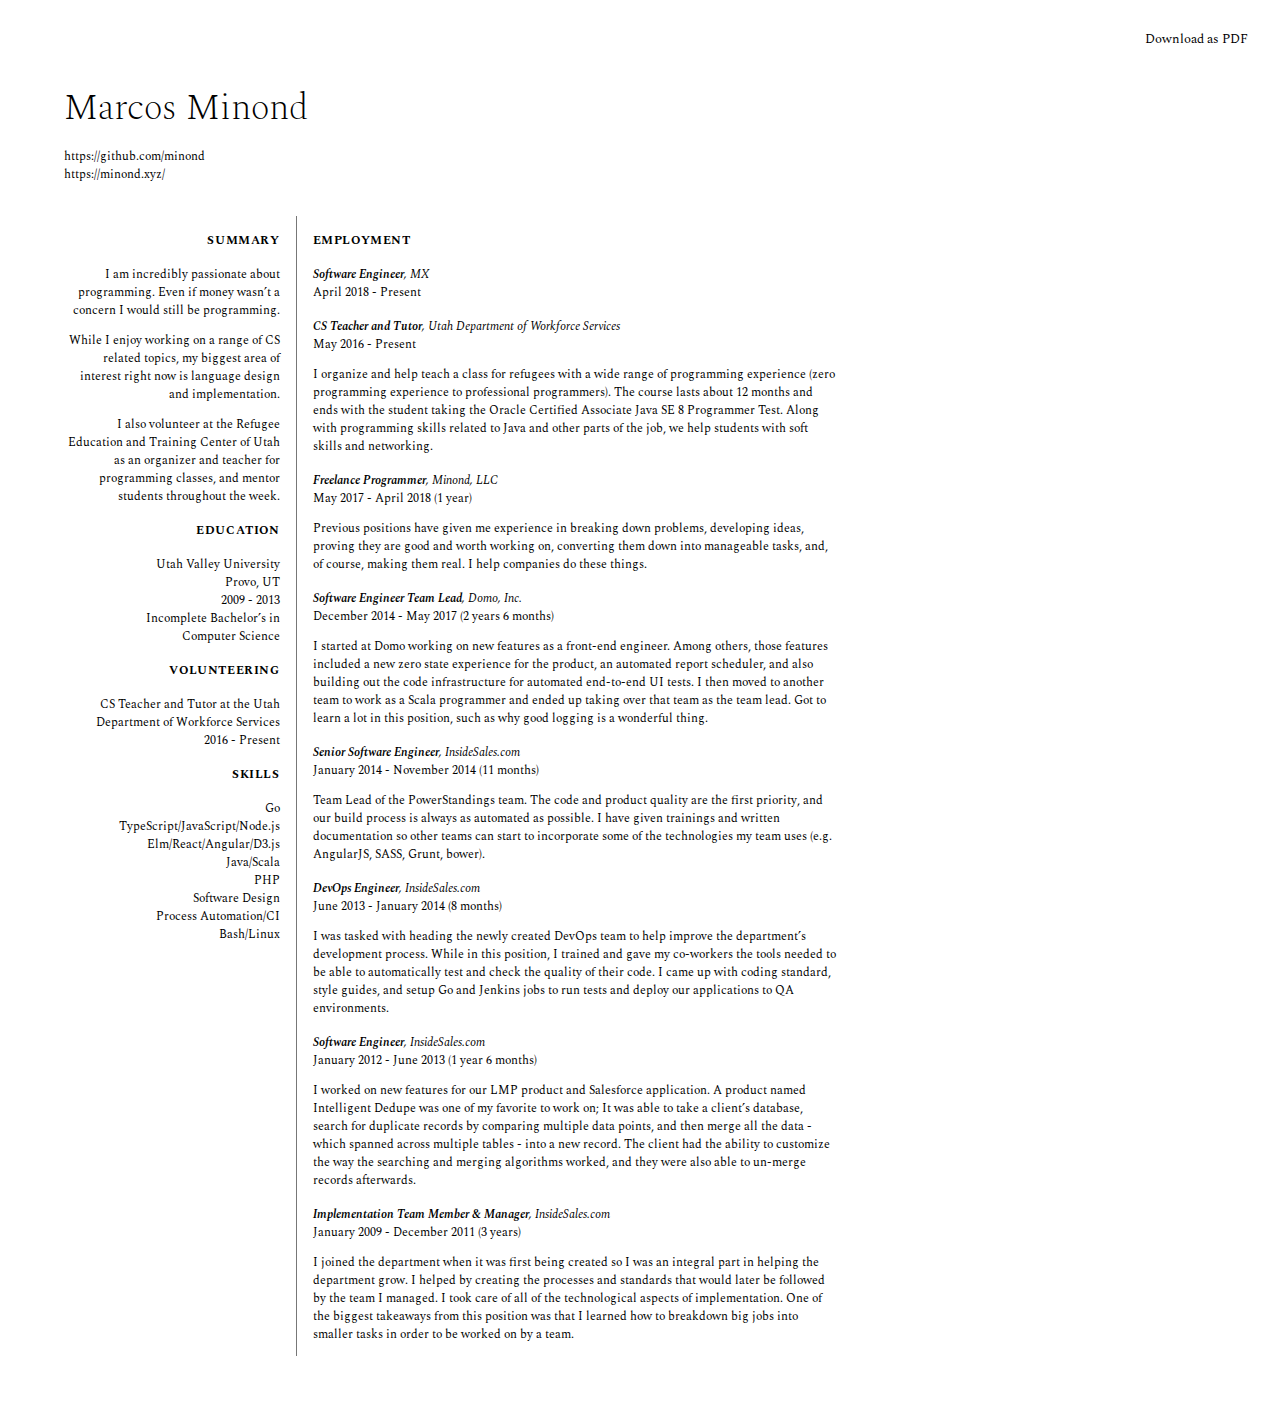
==== cv/index.html @ efb8922d "coming cv around" ====
<!DOCTYPE html>
<html>
  <head>
    <meta charset="utf-8">
    <meta http-equiv="X-UA-Compatible" content="IE=edge">
    <title>Marcos Minond - Resume</title>
    <meta name="viewport" content="width=device-width, initial-scale=1, user-scalable=yes">
    <meta name="theme-color" content="#ffffff">
    <meta name="og:site_name" content="Marcos Minond - Resume">
    <meta name="og:title" content="Marcos Minond - Resume">
    <meta name="og:description" content="Marcos Minond - Resume">
    <meta name="description" content="Marcos Minond - Resume">
    <meta name="referrer" content="origin">
    <meta name="robots" content="noindex">
    <link rel="stylesheet" href="/css/tachyons.min.css">
    <link rel="stylesheet" href="/css/site.css">
    <style type="text/css">
    body * {
      color: black;
      cursor: default;
    }

    .ttu {
      letter-spacing: .6px;
    }

    .container {
      max-width: 900px;
    }

    .break {
      page-break-before: always;
    }

    .download {
      font-size: .8rem;
      position: absolute;
      right: 2rem;
      top: 2rem;
    }

    .print-only {
      display: none;
    }

    @media print {
      .container {
        max-width: auto;
        padding: 0;
      }

      .print-only {
        display: initial;
      }

      .no-print {
        display: none;
      }
    }
    </style>
  </head>
  <body class="spectral">
    <a download
        target="_self"
        class="download no-print black link sitelink"
        href="Marcos Minond - Resume.pdf">Download as PDF</a>

    <br>

    <section role="main">
      <div class="container cf f4 pa3 pa5-ns border-box lh-copy">
        <div class="mb4">
          <h1 class="f2 mt0 mb2 fw1">Marcos Minond</h1>
          <p class="f7">
          <span class="print-only">
          <a class="black link sitelink" href="tel:8017875096">(801) 787-5096</a><br>
          <a class="black link sitelink" href="mailto:minond.marcos+site@gmail.com">minond.marcos@gmail.com</a><br>
          </span>
          <a target="_blank" class="black link sitelink" href="https://github.com/minond">https://github.com/minond</a><br>
          <a target="_blank" class="black link sitelink" href="https://minond.xyz/">https://minond.xyz/</a><br>
          </p>
        </div>

        <div class="fl w-30 pr3 tr">
          <h2 class="mt3 mb3 f7 ttu">Summary</h2>
          <p class="f7">
            I am incredibly passionate about programming.  Even if money wasn&rsquo;t a
            concern I would still be programming.
          </p>
          <p class="f7">
            While I enjoy working on a range of CS related topics, my biggest area of
            interest right now is language design and implementation.
          </p>
          <p class="f7">
            I also volunteer at the Refugee Education and Training Center of Utah as
            an organizer and teacher for programming classes, and mentor students
            throughout the week.
          </p>

          <h2 class="mt3 mb3 f7 ttu">Education</h2>
          <p class="f7">
            Utah Valley University<br>
            Provo, UT<br>
            2009 - 2013<br>
            Incomplete Bachelor&rsquo;s in<br>
            Computer Science
          </p>

          <h2 class="mt3 mb3 f7 ttu">Volunteering</h2>
          <p class="f7">
            CS Teacher and Tutor at the Utah Department of Workforce Services<br>
            2016 - Present
          </p>

          <h2 class="mt3 mb3 f7 ttu">Skills</h2>
          <p class="f7">
            Go<br>
            TypeScript/JavaScript/Node.js<br>
            Elm/React/Angular/D3.js<br>
            Java/Scala<br>
            PHP<br>
            Software Design<br>
            Process Automation/CI<br>
            Bash/Linux<br>
          </p>
        </div>

        <div class="fl w-70 pl3 bl b--gray">
          <h2 class="mt3 mb3 f7 ttu">Employment</h2>

          <div class="f7 i mt3"><span class="fw6">Software Engineer</span>, MX</div>
          <div class="f7">April 2018 - Present</div>
          <p class="f7">
          </p>

          <div class="f7 i mt3"><span class="fw6">CS Teacher and Tutor</span>, Utah Department of Workforce Services</div>
          <div class="f7">May 2016 - Present</div>
          <p class="f7">
            I organize and help teach a class for refugees with a wide range of
            programming experience (zero programming experience to professional
            programmers). The course lasts about 12 months and ends with the student
            taking the Oracle Certified Associate Java SE 8 Programmer Test. Along
            with programming skills related to Java and other parts of the job, we
            help students with soft skills and networking.
          </p>

          <div class="f7 i mt3"><span class="fw6">Freelance Programmer</span>, Minond, LLC</div>
          <div class="f7">May 2017 - April 2018 (1 year)</div>
          <p class="f7">
            Previous positions have given me experience in breaking down problems,
            developing ideas, proving they are good and worth working on, converting
            them down into manageable tasks, and, of course, making them real. I help
            companies do these things.
          </p>

          <div class="f7 i mt3"><span class="fw6">Software Engineer Team Lead</span>, Domo, Inc.</div>
          <div class="f7">December 2014 - May 2017 (2 years 6 months)</div>
          <p class="f7">
            I started at Domo working on new features as a front-end engineer. Among
            others, those features included a new zero state experience for the
            product, an automated report scheduler, and also building out the code
            infrastructure for automated end-to-end UI tests. I then moved to another
            team to work as a Scala programmer and ended up taking over that team as
            the team lead. Got to learn a lot in this position, such as why good
            logging is a wonderful thing.
          </p>

          <div class="f7 i mt3"><span class="fw6">Senior Software Engineer</span>, InsideSales.com</div>
          <div class="f7">January 2014 - November 2014 (11 months)</div>
          <p class="f7">
            Team Lead of the PowerStandings team. The code and product quality are
            the first priority, and our build process is always as automated as
            possible. I have given trainings and written documentation so other teams
            can start to incorporate some of the technologies my team uses (e.g.
            AngularJS, SASS, Grunt, bower).
          </p>

          <div class="break"></div>

          <div class="f7 i mt3"><span class="fw6">DevOps Engineer</span>, InsideSales.com</div>
          <div class="f7">June 2013 - January 2014 (8 months)</div>
          <p class="f7">
            I was tasked with heading the newly created DevOps team to help improve
            the department&rsquo;s development process. While in this position, I trained
            and gave my co-workers the tools needed to be able to automatically test
            and check the quality of their code. I came up with coding standard,
            style guides, and setup Go and Jenkins jobs to run tests and deploy our
            applications to QA environments.
          </p>

          <div class="f7 i mt3"><span class="fw6">Software Engineer</span>, InsideSales.com</div>
          <div class="f7">January 2012 - June 2013 (1 year 6 months)</div>
          <p class="f7">
            I worked on new features for our LMP product and Salesforce application.
            A product named Intelligent Dedupe was one of my favorite to work on; It
            was able to take a client&rsquo;s database, search for duplicate records by
            comparing multiple data points, and then merge all the data - which
            spanned across multiple tables - into a new record. The client had the
            ability to customize the way the searching and merging algorithms worked,
            and they were also able to un-merge records afterwards.
          </p>

          <div class="f7 i mt3"><span class="fw6">Implementation Team Member &amp; Manager</span>, InsideSales.com</div>
          <div class="f7">January 2009 - December 2011 (3 years)</div>
          <p class="f7">
            I joined the department when it was first being created so I was an
            integral part in helping the department grow. I helped by creating the
            processes and standards that would later be followed by the team I
            managed. I took care of all of the technological aspects of
            implementation. One of the biggest takeaways from this position was that
            I learned how to breakdown big jobs into smaller tasks in order to be
            worked on by a team.
          </p>
        </div>
      </div>
    </section>
  </body>
  <script>
    (function(i,s,o,g,r,a,m){i['GoogleAnalyticsObject']=r;i[r]=i[r]||function(){
    (i[r].q=i[r].q||[]).push(arguments)},i[r].l=1*new Date();a=s.createElement(o),
    m=s.getElementsByTagName(o)[0];a.async=1;a.src=g;m.parentNode.insertBefore(a,m)
    })(window,document,'script','https://www.google-analytics.com/analytics.js','ga');
    ga('create', 'UA-102424562-1', 'auto');
    ga('send', 'pageview');
  </script>
</html>
---- css/site.css ----
@import url('https://fonts.googleapis.com/css?family=Spectral');

body {
  cursor: default;
}

.spectral {
  font-family: 'Spectral', serif;
}

::-moz-selection {
  background: #357edd;
  color: white;
}

::selection {
  background: #357edd;
  color: white;
}

.sitelink {
  cursor: pointer;
  transition: all .1s !important;
}

.sitelink:active,
.sitelink:focus,
.sitelink:hover {
  background: #357edd;
  color: white;
}
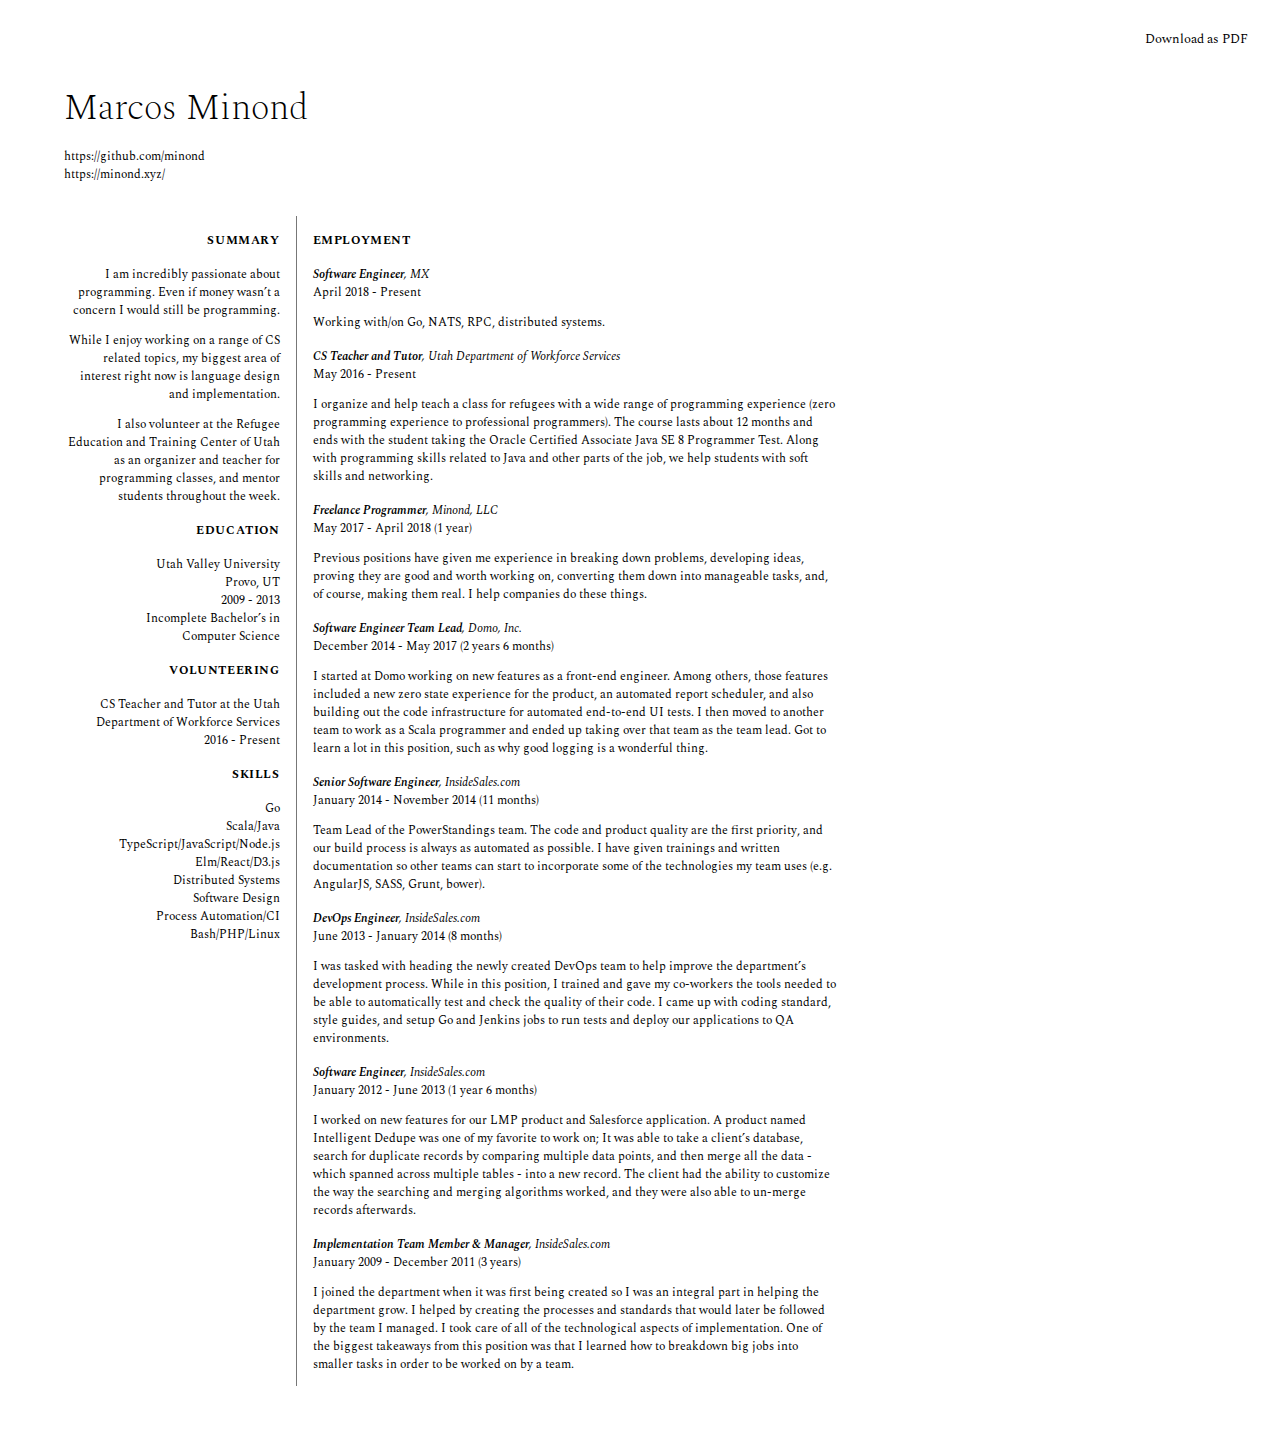
==== commit 19714442: "matching resume to linkedin" ====
--- a/cv/index.html
+++ b/cv/index.html
@@ -115,13 +115,13 @@
           <h2 class="mt3 mb3 f7 ttu">Skills</h2>
           <p class="f7">
             Go<br>
+            Scala/Java<br>
             TypeScript/JavaScript/Node.js<br>
-            Elm/React/Angular/D3.js<br>
-            Java/Scala<br>
-            PHP<br>
+            Elm/React/D3.js<br>
+            Distributed Systems<br>
             Software Design<br>
             Process Automation/CI<br>
-            Bash/Linux<br>
+            Bash/PHP/Linux<br>
           </p>
         </div>
 
@@ -131,6 +131,7 @@
           <div class="f7 i mt3"><span class="fw6">Software Engineer</span>, MX</div>
           <div class="f7">April 2018 - Present</div>
           <p class="f7">
+            Working with/on Go, NATS, RPC, distributed systems.
           </p>
 
           <div class="f7 i mt3"><span class="fw6">CS Teacher and Tutor</span>, Utah Department of Workforce Services</div>
--- a/css/site.css
+++ b/css/site.css
@@ -2,6 +2,7 @@
 
 body {
   cursor: default;
+  font-size: .975rem;
 }
 
 .spectral {
@@ -29,3 +30,51 @@
   background: #357edd;
   color: white;
 }
+
+.rectbody {
+  float: left;
+}
+
+.rectbody h3 {
+  margin: 1.5rem 0 .8rem 0;
+  line-height: 1.25;
+}
+
+.projects .rectbody {
+  padding-bottom: 1.5rem;
+}
+
+.projects ul {
+  padding-left: 20px;
+}
+
+@media screen and (min-width: 50em) {
+  .projects {
+    max-width: 48rem;
+  }
+
+  .projects ul {
+    padding: 0
+  }
+
+  .projects .rectbody {
+    width: 50%;
+    height: 140px;
+    padding-bottom: 0;
+    padding-left: 0;
+    margin-left: 0;
+    list-style: none;
+  }
+
+  .projects .rectbody:nth-child(even) {
+    padding-left: 1.5rem;
+  }
+
+  .projects .rectbody:nth-child(odd) {
+    padding-right: 1.5rem;
+  }
+}
+
+.content {
+  max-width: 50rem;
+}
